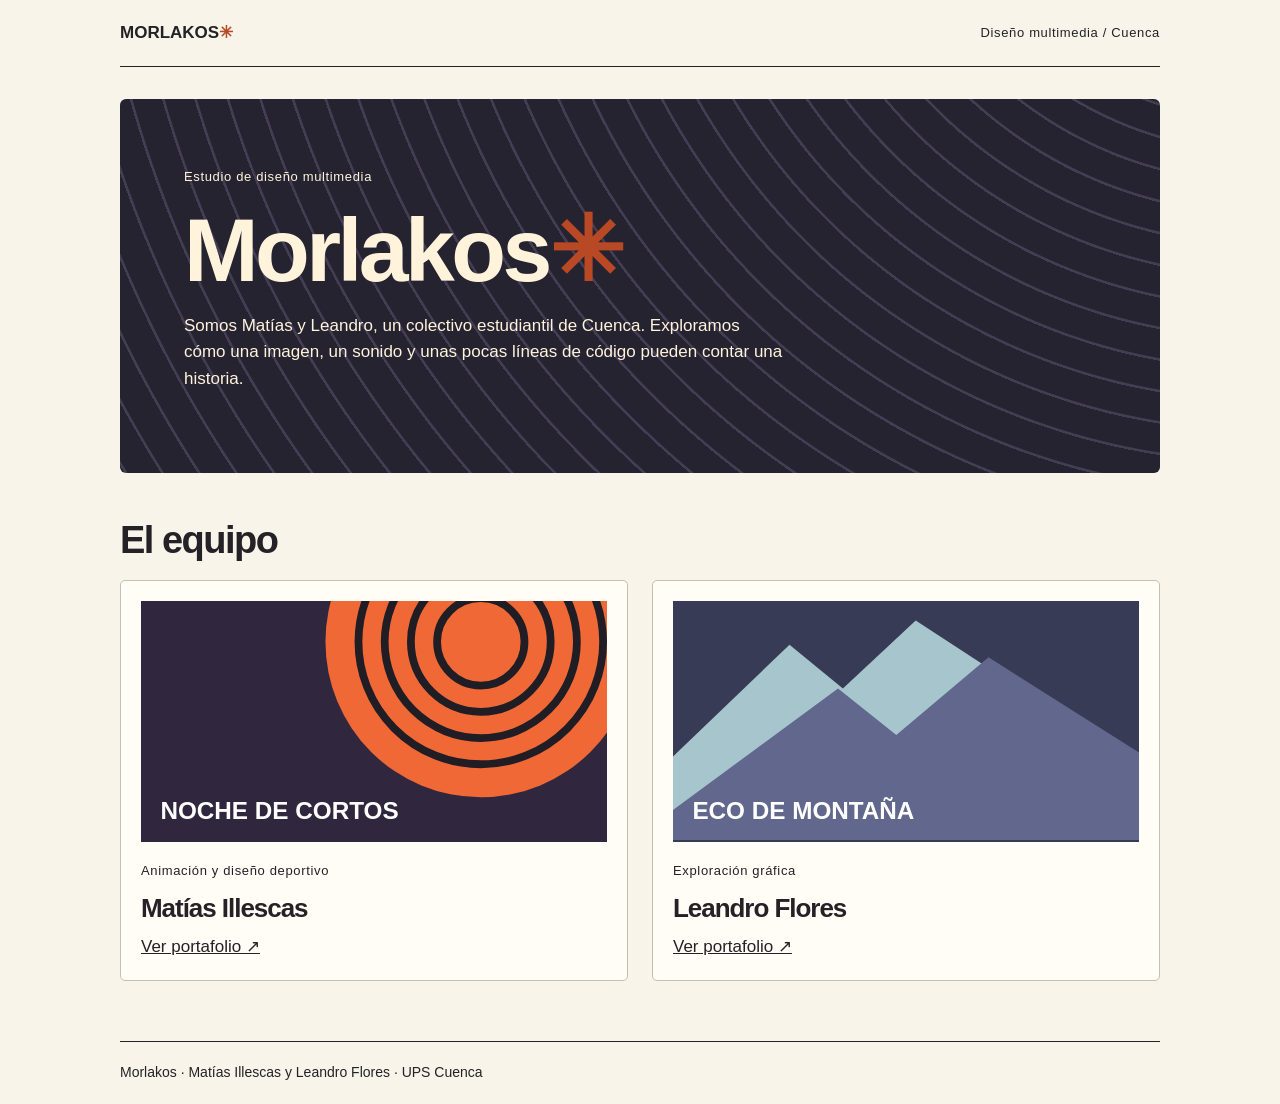
==== index.html @ d5f5663e "Add files via upload" ====
﻿<!doctype html><html lang="es"><meta charset="utf-8"><meta name="viewport" content="width=device-width,initial-scale=1"><title>Estudio · Morlakos</title><link rel="stylesheet" href="estilos.css"><body><header><a href="index.html">MORLAKOS<span>✳</span></a><small>Diseño multimedia / Cuenca</small></header><main><section class="hero"><small>Estudio de diseño multimedia</small><h1>Morlakos<span>✳</span></h1><p>Somos Matías y Leandro, un colectivo estudiantil de Cuenca. Exploramos cómo una imagen, un sonido y unas pocas líneas de código pueden contar una historia.</p></section><h2>El equipo</h2><div class="grid"><article><img src="obra0.svg" alt="Muestra gráfica de Matías Illescas"><small>Animación y diseño deportivo</small><h3>Matías Illescas</h3><a href="matias.html">Ver portafolio ↗</a></article><article><img src="obra2.svg" alt="Muestra gráfica de Leandro Flores"><small>Exploración gráfica</small><h3>Leandro Flores</h3><a href="leandro.html">Ver portafolio ↗</a></article></div></main><footer>Morlakos · Matías Illescas y Leandro Flores · UPS Cuenca</footer></body></html>
---- estilos.css ----
﻿*{box-sizing:border-box}body{margin:0;background:#f8f4e9;color:#242127;font:17px/1.55 'Segoe UI',sans-serif}main,header,footer{width:min(100% - 40px,1040px);margin:auto}header,footer{display:flex;justify-content:space-between;align-items:center;border-bottom:1px solid;padding:20px 0}header a{font-weight:900;text-decoration:none}a{color:inherit}span{color:#b94924}main{padding:32px 0 60px}.hero,.intro{padding:clamp(24px,5vw,68px);background:#262331;color:#fff4db;border-radius:6px}.hero{background:repeating-radial-gradient(circle at 110% -85%,transparent 0 28px,#443e54 29px 31px),#262331}.hero p{max-width:600px}.intro,.grid{display:grid;grid-template-columns:repeat(2,minmax(0,1fr));gap:24px}.intro{margin-top:20px;align-items:center}h1,h2,h3{line-height:1.03;letter-spacing:-.04em}h1{font-size:clamp(42px,7vw,94px);margin:14px 0}h2{font-size:38px;margin:48px 0 20px}h3{font-size:26px;margin:12px 0}small{font-size:13px;letter-spacing:.05em}img,video,audio{width:100%;display:block}figure,article,form{margin:0;border:1px solid #c9bfae;padding:20px;border-radius:5px;background:#fffdf6}article img{margin-bottom:15px}form{max-width:650px}label{display:block;margin:12px 0}input:not([type=radio]),select,textarea{width:100%;padding:10px;font:inherit}textarea{min-height:80px}button{background:#302738;color:white;padding:12px 20px;border:0;border-radius:3px;font:inherit}output{margin:12px}footer{border-top:1px solid;border-bottom:0;font-size:14px}@media(max-width:670px){.intro,.grid{grid-template-columns:1fr}header small{font-size:10px}}
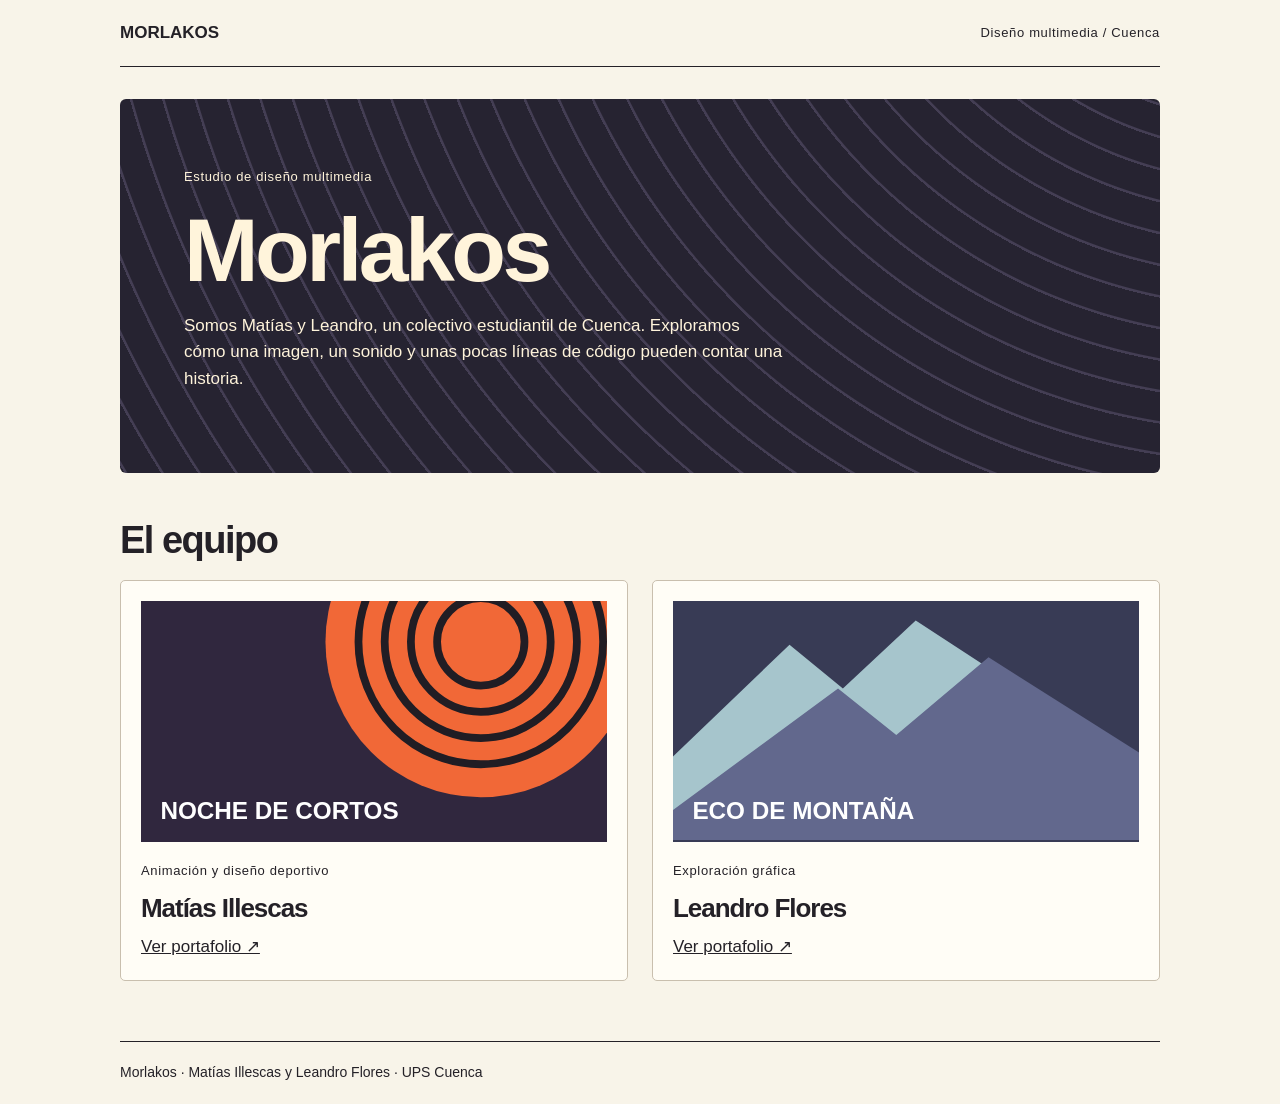
==== commit 76f537f6: "Add files via upload Actualizar la marca Morlakos y los medios de Leandro" ====
--- a/index.html
+++ b/index.html
@@ -1 +1 @@
-﻿<!doctype html><html lang="es"><meta charset="utf-8"><meta name="viewport" content="width=device-width,initial-scale=1"><title>Estudio · Morlakos</title><link rel="stylesheet" href="estilos.css"><body><header><a href="index.html">MORLAKOS<span>✳</span></a><small>Diseño multimedia / Cuenca</small></header><main><section class="hero"><small>Estudio de diseño multimedia</small><h1>Morlakos<span>✳</span></h1><p>Somos Matías y Leandro, un colectivo estudiantil de Cuenca. Exploramos cómo una imagen, un sonido y unas pocas líneas de código pueden contar una historia.</p></section><h2>El equipo</h2><div class="grid"><article><img src="obra0.svg" alt="Muestra gráfica de Matías Illescas"><small>Animación y diseño deportivo</small><h3>Matías Illescas</h3><a href="matias.html">Ver portafolio ↗</a></article><article><img src="obra2.svg" alt="Muestra gráfica de Leandro Flores"><small>Exploración gráfica</small><h3>Leandro Flores</h3><a href="leandro.html">Ver portafolio ↗</a></article></div></main><footer>Morlakos · Matías Illescas y Leandro Flores · UPS Cuenca</footer></body></html>
+<!doctype html><html lang="es"><meta charset="utf-8"><meta name="viewport" content="width=device-width,initial-scale=1"><title>Estudio · Morlakos</title><link rel="stylesheet" href="estilos.css"><body><header><a href="index.html">MORLAKOS</a><small>Diseño multimedia / Cuenca</small></header><main><section class="hero"><small>Estudio de diseño multimedia</small><h1>Morlakos</h1><p>Somos Matías y Leandro, un colectivo estudiantil de Cuenca. Exploramos cómo una imagen, un sonido y unas pocas líneas de código pueden contar una historia.</p></section><h2>El equipo</h2><div class="grid"><article><img src="obra0.svg" alt="Muestra gráfica de Matías Illescas"><small>Animación y diseño deportivo</small><h3>Matías Illescas</h3><a href="matias.html">Ver portafolio ↗</a></article><article><img src="obra2.svg" alt="Muestra gráfica de Leandro Flores"><small>Exploración gráfica</small><h3>Leandro Flores</h3><a href="leandro.html">Ver portafolio ↗</a></article></div></main><footer>Morlakos · Matías Illescas y Leandro Flores · UPS Cuenca</footer></body></html>
